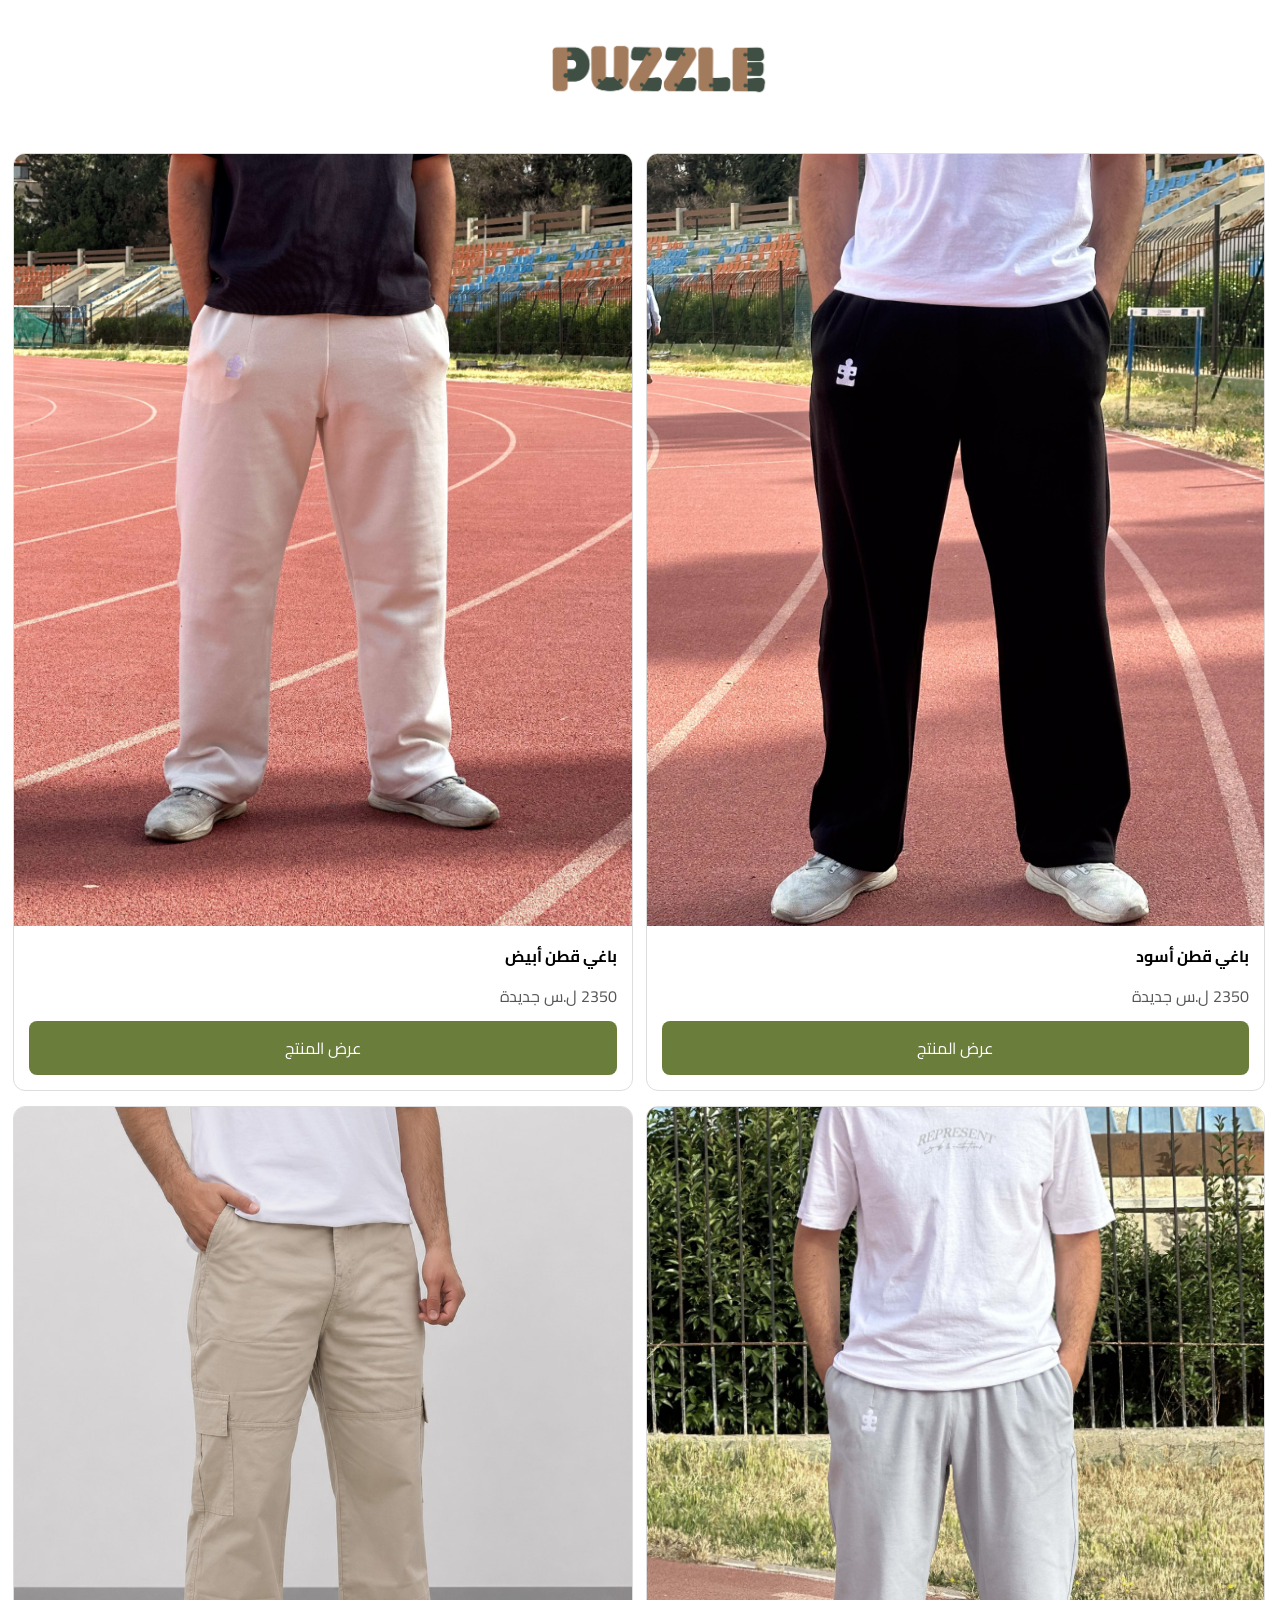
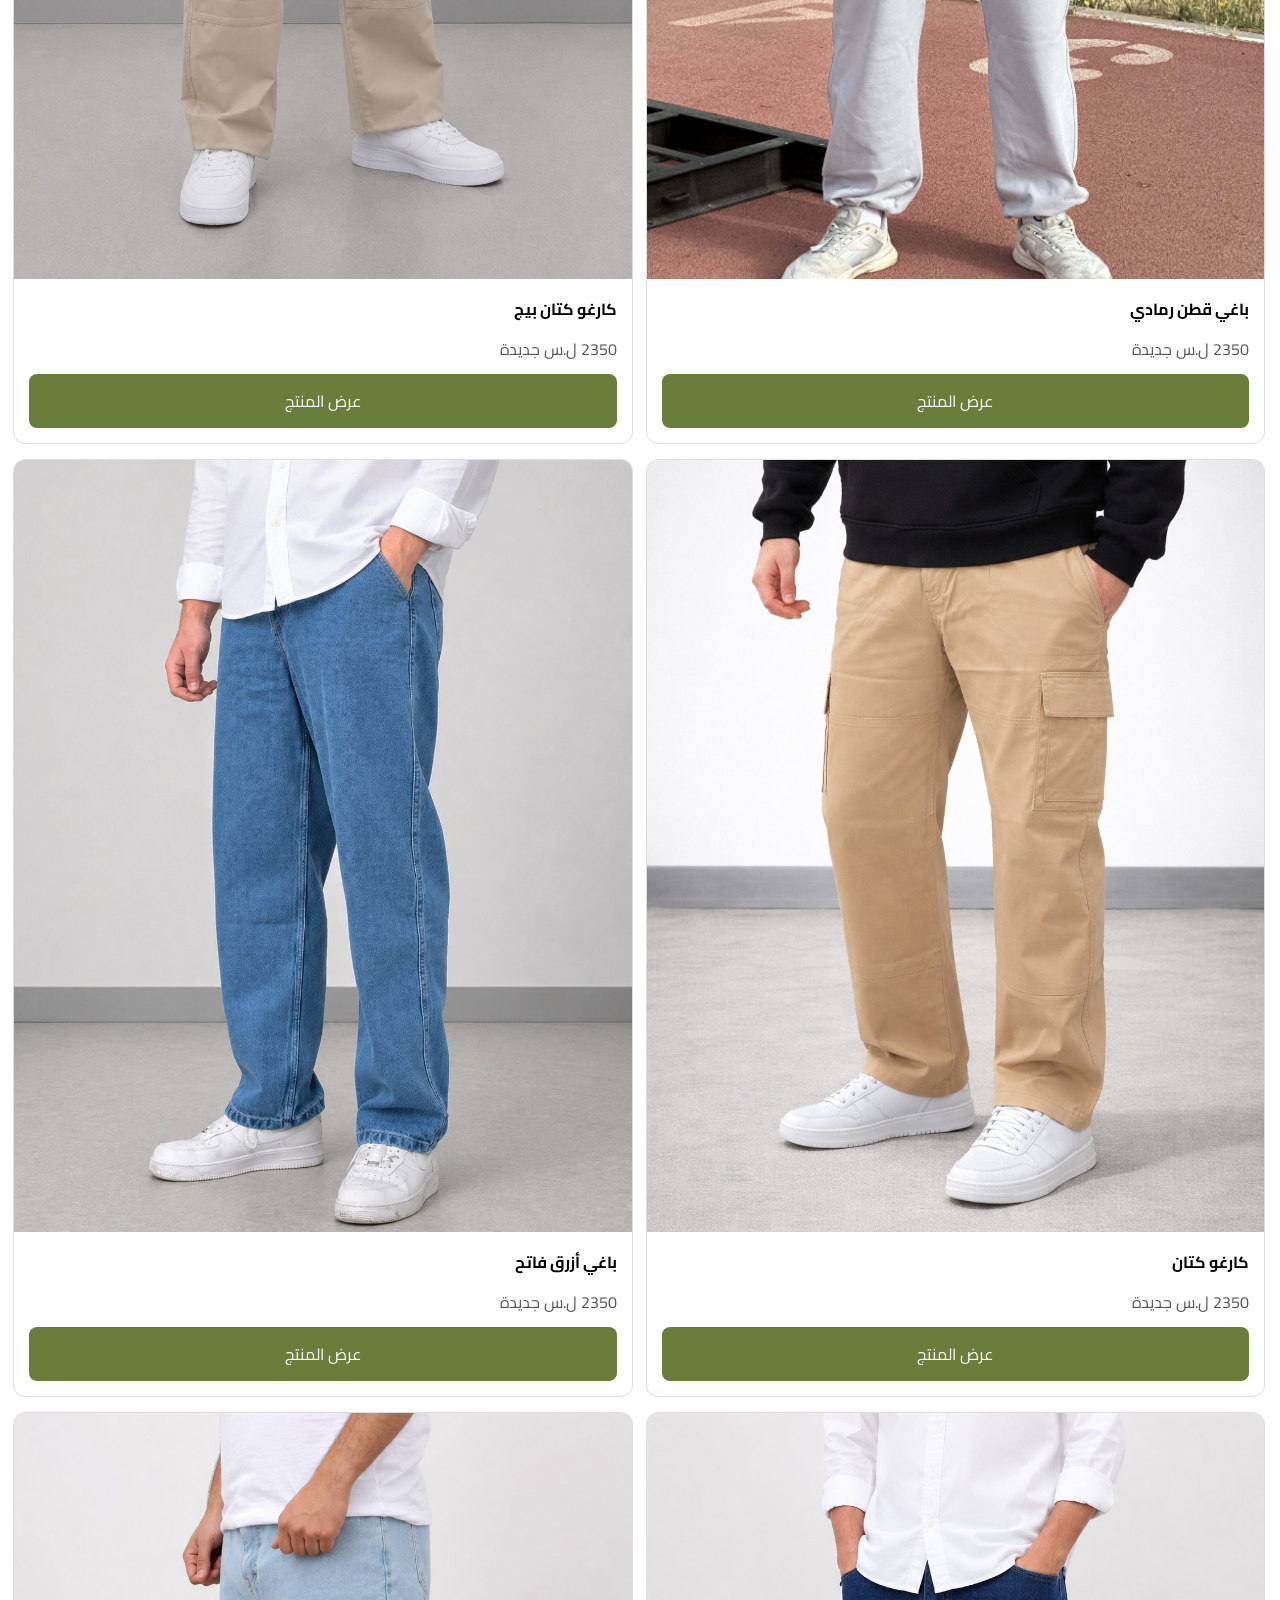
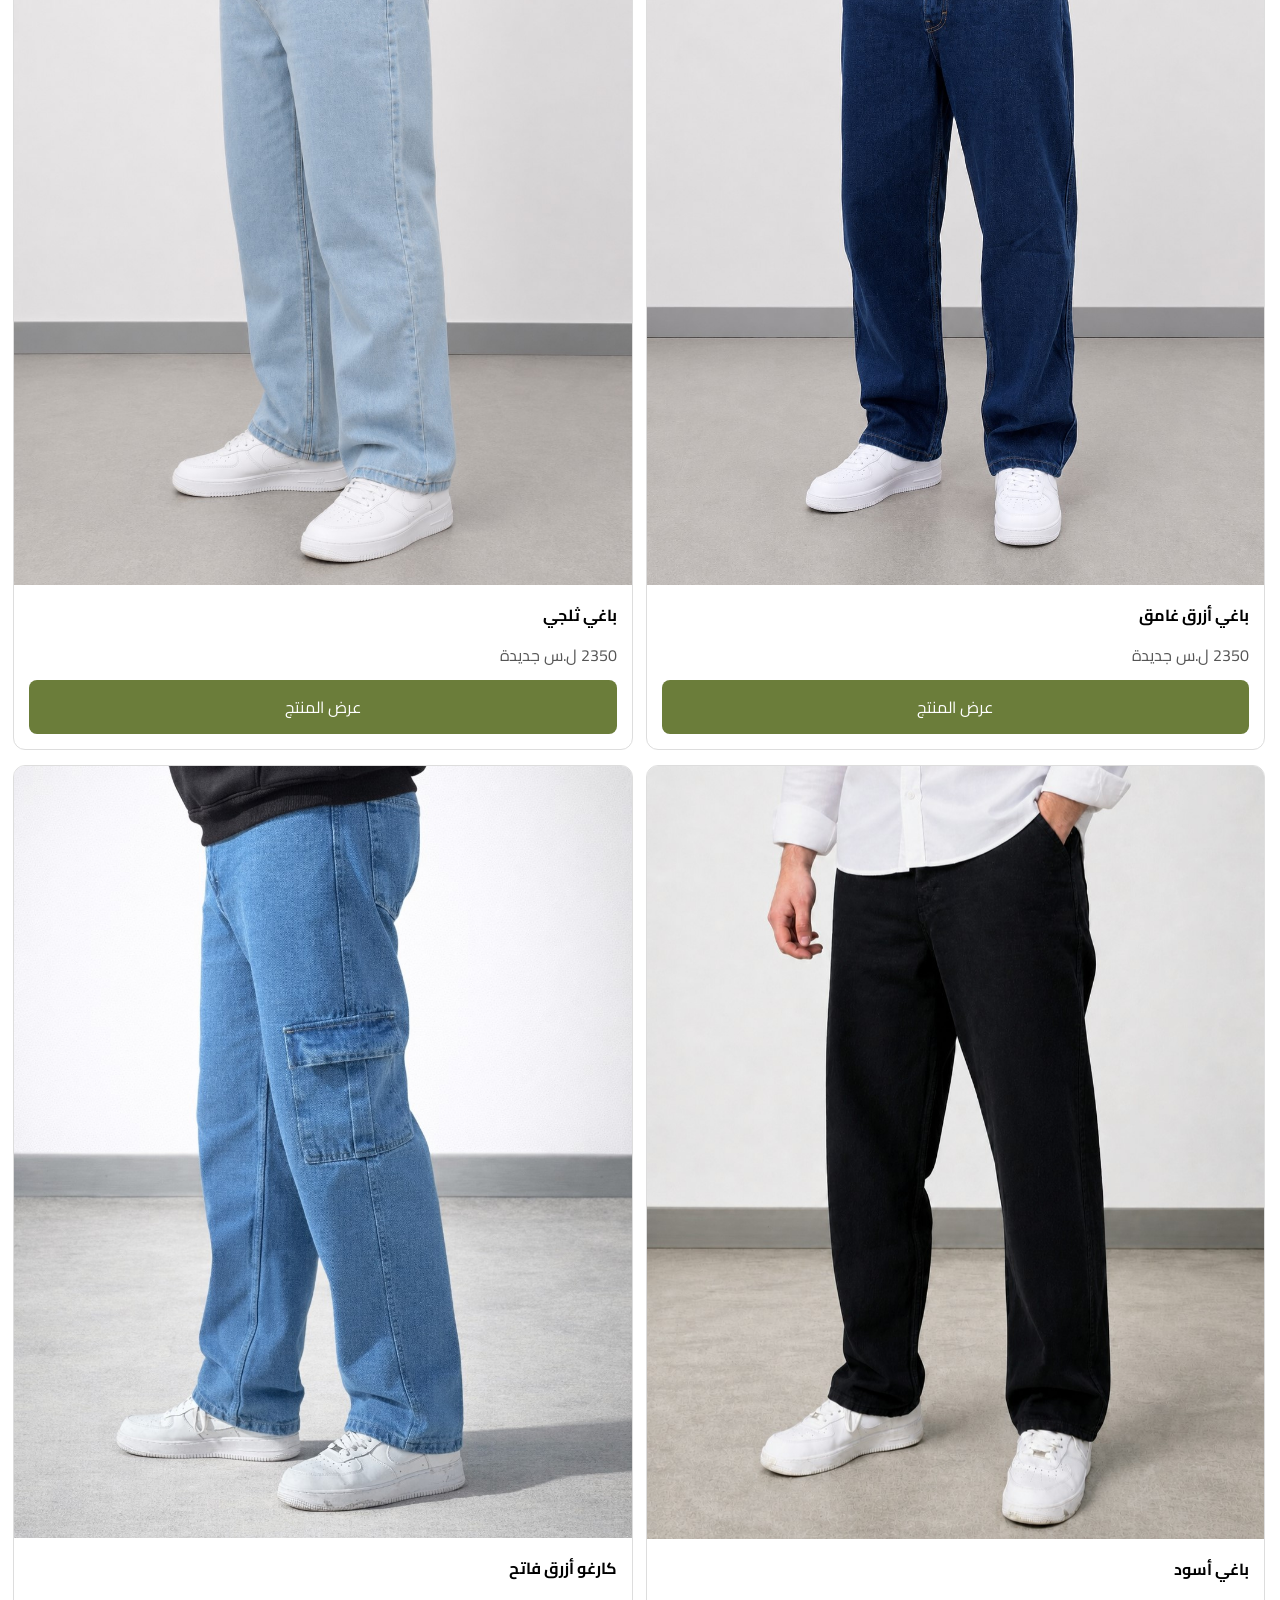
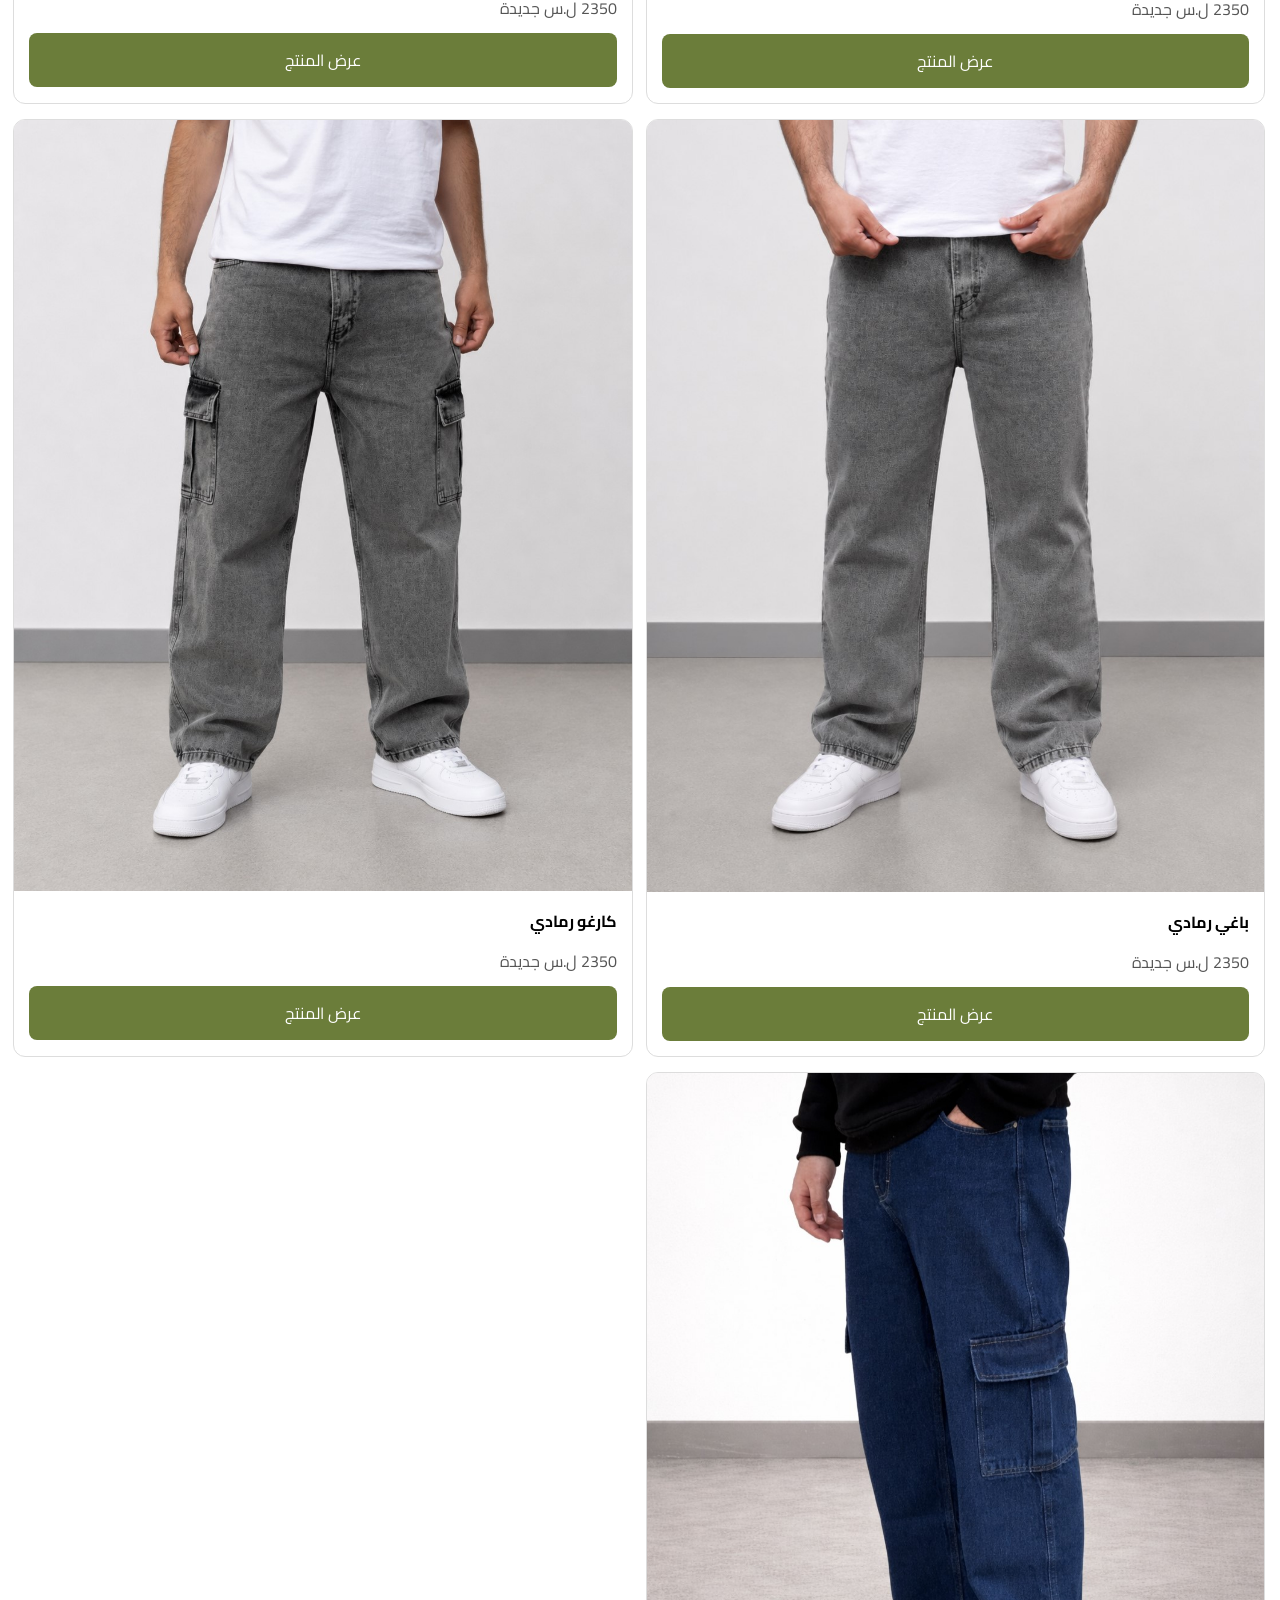
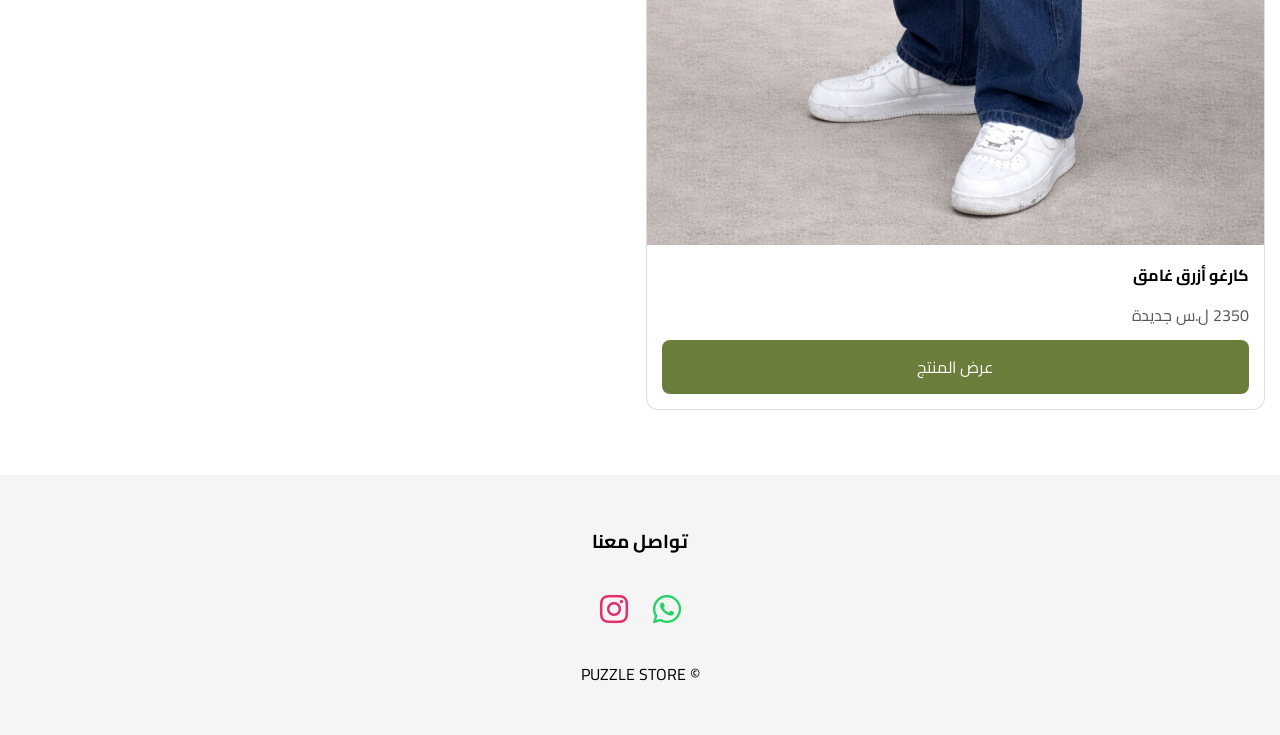
==== index.html @ 0a195b0f "update store" ====
<!DOCTYPE html>
<html lang="ar" dir="rtl">
<head>
    <link
rel="icon"
type="image/png"
href="Images/favicon.png">

<meta property="og:title" content="PUZZLE STORE">

<meta property="og:description"
content="متجر PUZZLE للألبسة الرجالية">

<meta property="og:image"
content="https://puzzle-store.netlify.app/Images/logo.png">
<meta charset="UTF-8">
<meta name="viewport" content="width=device-width, initial-scale=1.0">

<title>PUZZLE</title>

<link rel="preconnect" href="https://fonts.googleapis.com">
<link rel="preconnect" href="https://fonts.gstatic.com" crossorigin>

<link href="https://fonts.googleapis.com/css2?family=Cairo:wght@300;400;600;700&display=swap" rel="stylesheet">

<link rel="stylesheet" href="style.css">

<link rel="stylesheet"
href="https://cdnjs.cloudflare.com/ajax/libs/font-awesome/6.5.1/css/all.min.css">

</head>

<body>

<header>
    <img
    src="Images/logo.png"
    alt="PUZZLE"
    class="site-logo">
</header>

<main>

    <div id="products-grid"></div>

</main>

<script src="products.js"></script>
<script src="script.js"></script>
<footer class="site-footer">

    <h3>تواصل معنا</h3>

    <div class="footer-links">

        <a href="https://wa.me/963939378651"
           target="_blank">

            <i class="fa-brands fa-whatsapp"></i>

        </a>

        <a href="https://instagram.com/puzzle.sy"
           target="_blank">

            <i class="fa-brands fa-instagram"></i>

        </a>

    </div>

    <p>
        © PUZZLE STORE
    </p>

</footer>
</body>
</html>
---- style.css ----
body{
    font-family:'Cairo',sans-serif;
    background:#ffffff;
    margin:0;
    padding:0;
}

header{
    text-align:center;
    padding:25px;
}

header h1{
    margin:0;
    font-size:40px;
}

#products-grid {
    display: grid;
    grid-template-columns: repeat(2, 1fr);
    gap: 15px;
    padding: 15px;
}

.product-card{
    border:1px solid #ddd;
    width: 100%;
    border-radius:12px;
    overflow:hidden;
    background:white;
}

.product-card img{
    width:100%;
    height:auto;
    display:block;
}

.product-info{
    padding:15px;
}

.product-name{
    font-size:16px;
    font-weight:bold;
}

.product-price{
    color:#555;
    margin:10px 0;
}

.view-btn{
    display:block;
    text-align:center;
    background:#6b7d3a;
    color:white;
    text-decoration:none;
    padding:12px;
    border-radius:8px;
}
.product-page{
    max-width:900px;
    margin:auto;
    padding:20px;
}

.back-btn{
    text-decoration:none;
    color:#6b7d3a;
    font-weight:bold;
}

.main-image {
    width: 100%;
    max-width: 500px;

    aspect-ratio: 4 / 5;

    object-fit: cover;

    border-radius: 1px;
}

.gallery{
    display:flex;
    gap:10px;
    margin-top:15px;
    overflow-x:auto;
}

.gallery img {
    width: 80px;

    aspect-ratio: 4 / 5;

    object-fit: cover;

    border-radius: 8px;

    cursor: pointer;
}

.size-guide{
    width:100%;
    max-width:500px;
    display:block;
    margin:auto;
}

.size-note{
    text-align:center;
}

.size-table{
    width:100%;
    border-collapse:collapse;
    margin-top:20px;
}

.size-table th,
.size-table td{
    border:1px solid #ddd;
    padding:10px;
    text-align:center;
}

.order-btn{
    background:#6b7d3a;
    color:white;
    border:none;
    padding:15px 25px;
    border-radius:10px;
    cursor:pointer;
    width:100%;
    margin-top:20px;
    font-size:18px;
}
.active-size{
    background:#1f3d12;
    color:white;
    transform:scale(1.05);
}
#size--message{
    margin-top:10px;
    color:#c62828;
    font-weight:bold;
    text-align:center;
}
#size-message{
    margin-top:15px;
    padding:10px;
    background:#eaf4e2;
    color:#2f4f1f;
    border-radius:8px;
    font-weight:bold;
    display:none;
}
#order-form-container{
    margin-top:25px;
    padding:20px;
    border:1px solid #ddd;
    border-radius:12px;
}

#order-form-container input,
#order-form-container select{

    width:100%;
    padding:12px;
    margin-bottom:12px;

    border:1px solid #ccc;
    border-radius:8px;

    font-family:Cairo;
}

#submit-order{

    width:100%;
    padding:14px;

    border:none;

    background:#6b7d3a;
    color:white;

    border-radius:8px;

    cursor:pointer;
}
.shipping-info{
    margin-top:20px;
    padding:18px;
    background:#f8f8f8;
    border-radius:10px;
    line-height:1.9;
    font-size:15px;
}

.shipping-info h4{
    margin-bottom:10px;
}
#selected-product-info{
    background: #f7f8f2;
    border: 2px solid #6b7d3a;
    color: #1f3d12;
    padding: 15px;
    margin: 15px 0 20px;
    border-radius: 10px;
    text-align: center;
    font-size: 20px;
    font-weight: 700;
}
#customer-notes{
    width:100%;
    min-height:120px;
    padding:12px;
    margin-top:15px;
    border:1px solid #ddd;
    border-radius:10px;
    font-family:'Cairo',sans-serif;
    resize:vertical;
    box-sizing:border-box;
}
.advance-payment{
    margin-top:25px;
    padding:20px;
    background:#f8f8f8;
    border-radius:12px;
    text-align:center;
}

.wallet-number{
    background:#fff;
    border:2px dashed #6b7d3a;
    padding:12px;
    margin:15px 0;
    word-break:break-all;
    font-weight:bold;
}

.qr-image{
    width:220px;
    max-width:100%;
    display:block;
    margin:20px auto;
}

.whatsapp-btn{
    display:block;
    width:100%;
    background:#25D366;
    color:white;
    text-decoration:none;
    padding:15px;
    border-radius:10px;
    font-weight:bold;
    margin-top:15px;
}
.success-modal {

    display: none;

    position: fixed;

    top: 0;
    right: 0;

    width: 100%;
    height: 100%;

    background: rgba(0,0,0,0.6);

    z-index: 9999;

    justify-content: center;
    align-items: center;
}

.success-box {

    background: white;

    width: 90%;
    max-width: 400px;

    padding: 30px;

    border-radius: 15px;

    text-align: center;
}

.success-box h2 {

    color: #2e7d32;

    margin-bottom: 15px;
}

.success-box button {

    margin-top: 20px;

    padding: 10px 25px;

    border: none;

    border-radius: 8px;

    cursor: pointer;

    background: #2e7d32;

    color: white;
}
.loading-modal{

    display:none;

    position:fixed;

    top:0;
    right:0;

    width:100%;
    height:100%;

    background:rgba(0,0,0,.6);

    z-index:10000;

    justify-content:center;
    align-items:center;
}

.loading-box{

    background:white;

    padding:30px;

    border-radius:15px;

    text-align:center;
}

.loader{

    width:50px;
    height:50px;

    border:5px solid #ddd;

    border-top:5px solid #6b7d3a;

    border-radius:50%;

    animation:spin 1s linear infinite;

    margin:0 auto 15px;
}

@keyframes spin{

    from{
        transform:rotate(0deg);
    }

    to{
        transform:rotate(360deg);
    }
}
.form-message{
    display:none;
    margin:15px 0;
    padding:12px;
    border-radius:10px;
    text-align:center;
    font-weight:bold;
}

.form-message.error{
    display:block;
    background:#ffe5e5;
    color:#c62828;
}

.form-message.success{
    display:block;
    background:#e8f5e9;
    color:#2e7d32;
}
.site-logo {
    max-width: 300px;
    height: auto;
    display: block;
    margin: 0 auto;
}
.site-footer {
    margin-top: 50px;
    padding: 30px 20px;
    text-align: center;
    background: #f5f5f5;
}

.footer-links {
    display: flex;
    justify-content: center;
    gap: 15px;
    margin: 15px 0;
}

.footer-links a {
    text-decoration: none;
    color: #1f3d12;
    font-weight: bold;
}
.footer-links {
    display: flex;
    justify-content: center;
    gap: 25px;
    margin: 20px 0;
}

.footer-links a {
    font-size: 32px;
    color: #1f3d12;
    transition: 0.3s;
}

.footer-links a:hover {
    transform: scale(1.15);
}
.fa-whatsapp {
    color: #25D366;
}

.fa-instagram {
    color: #E1306C;
}
#product-description{
    white-space: pre-line;
}
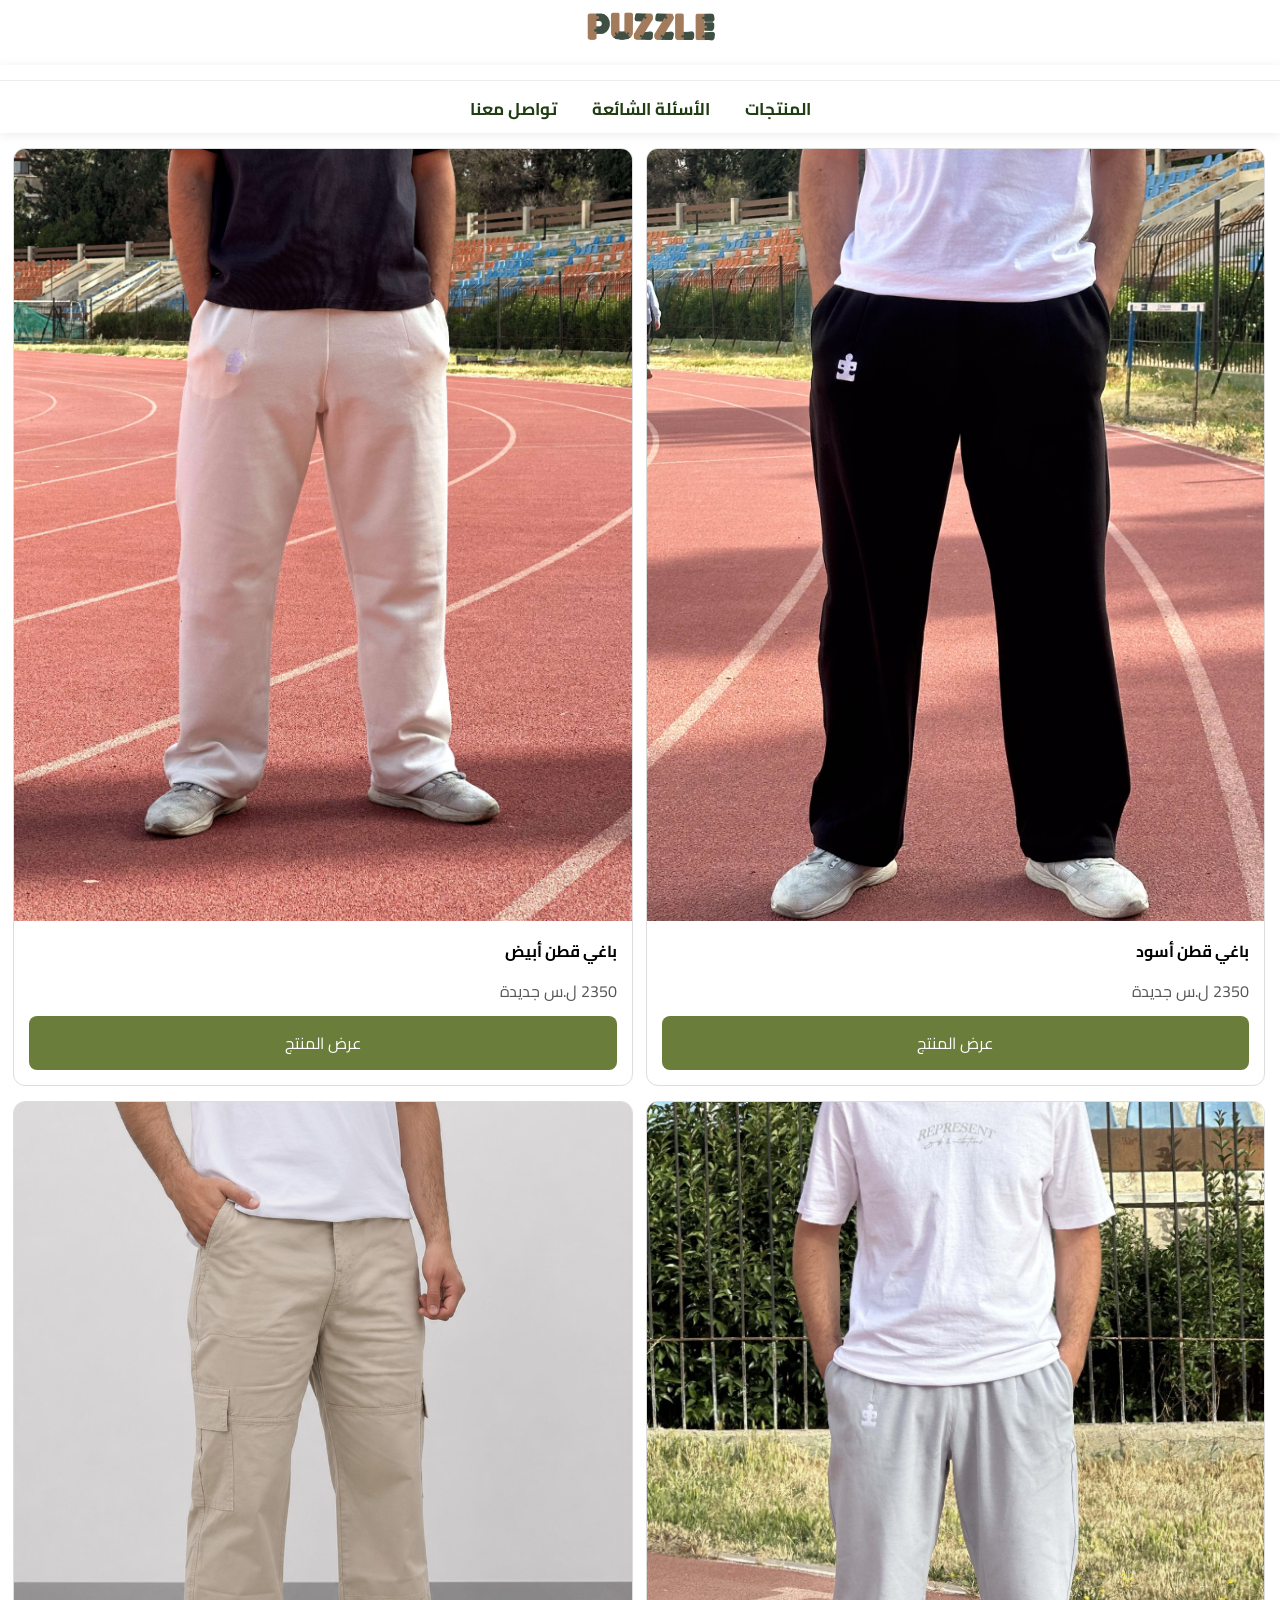
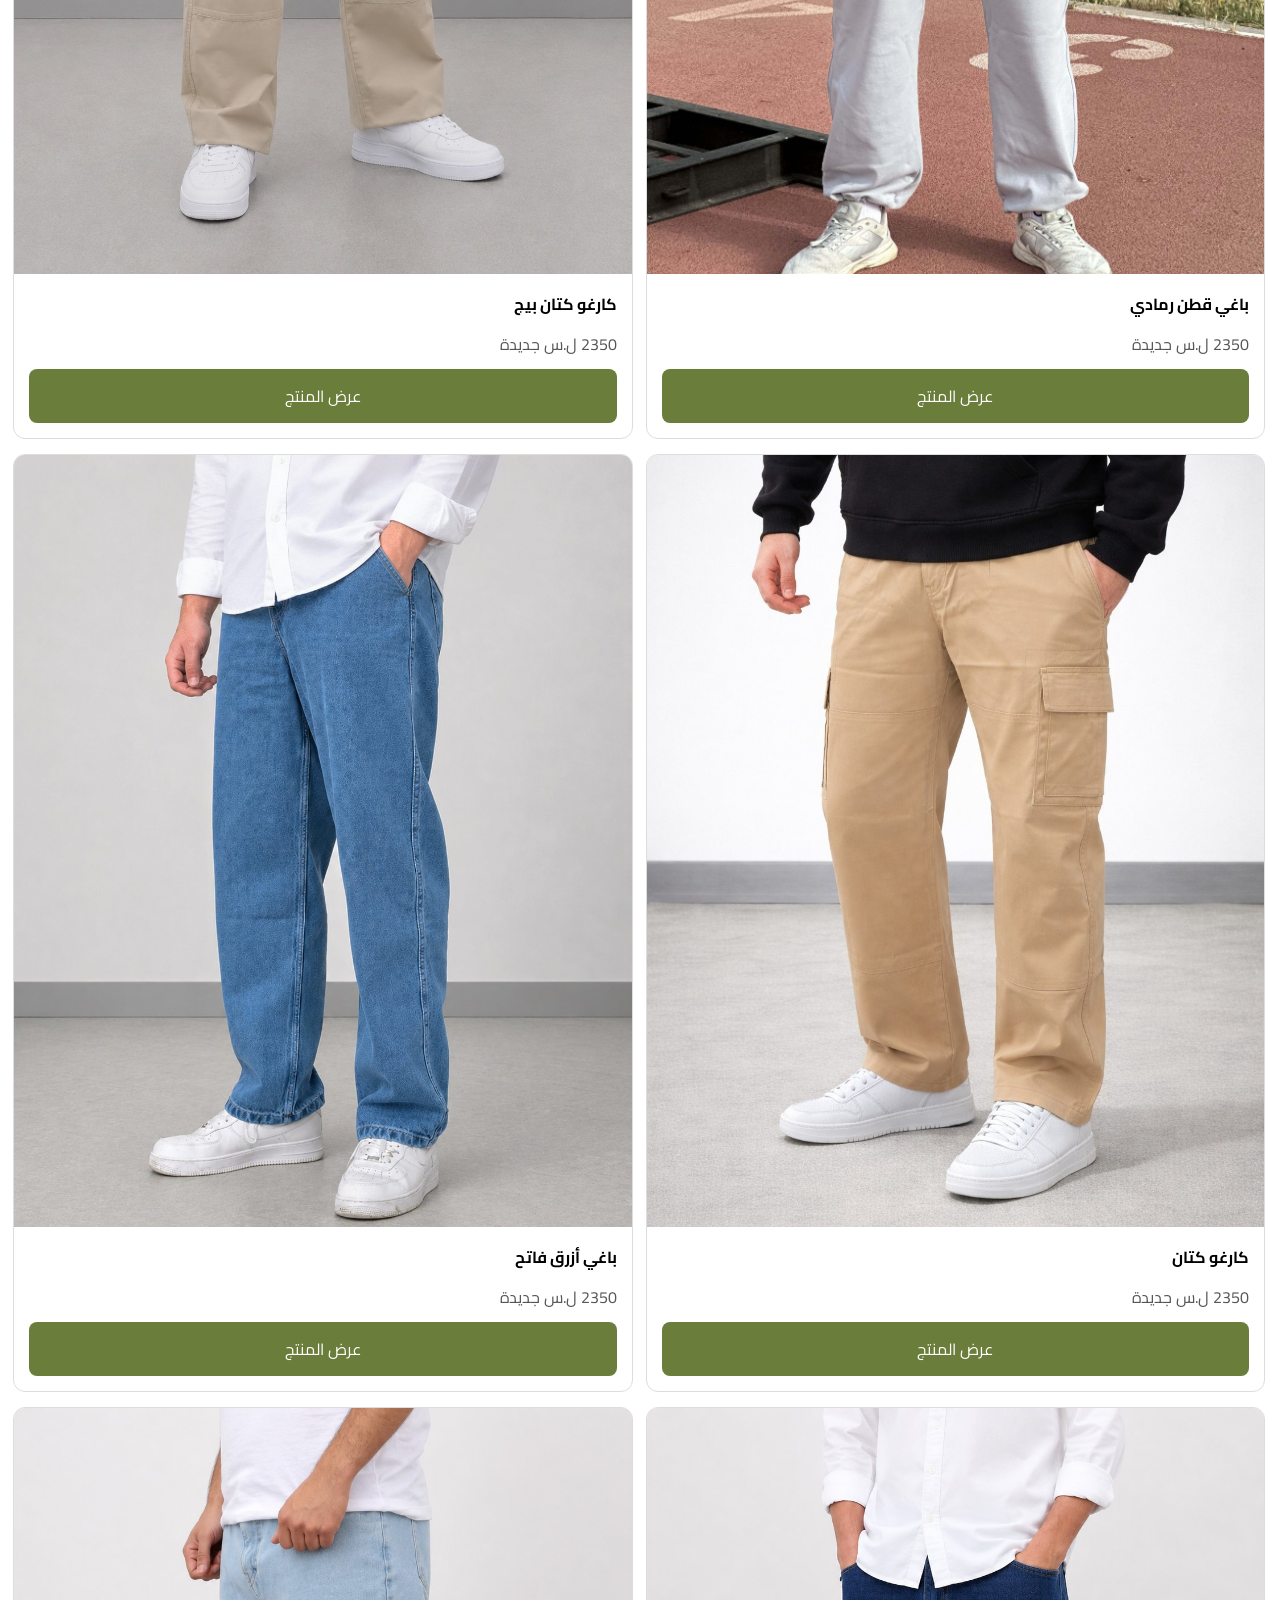
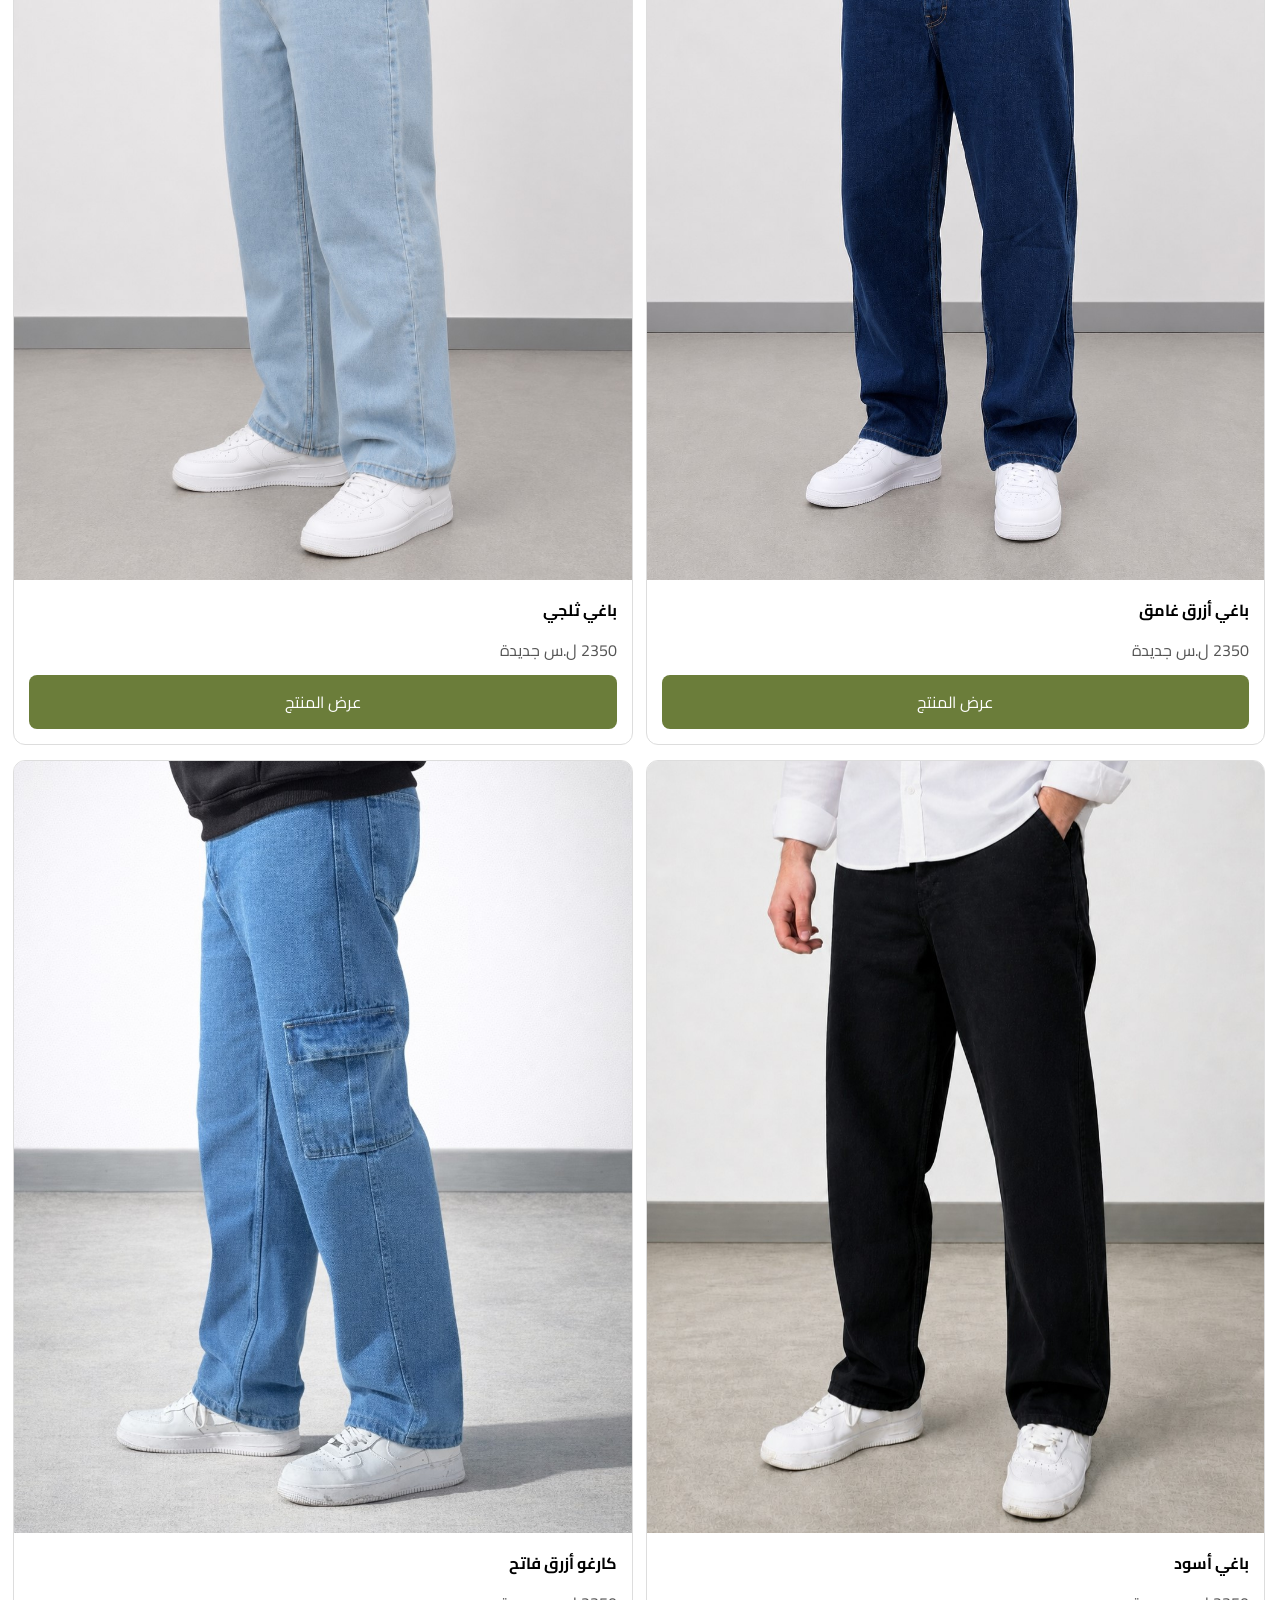
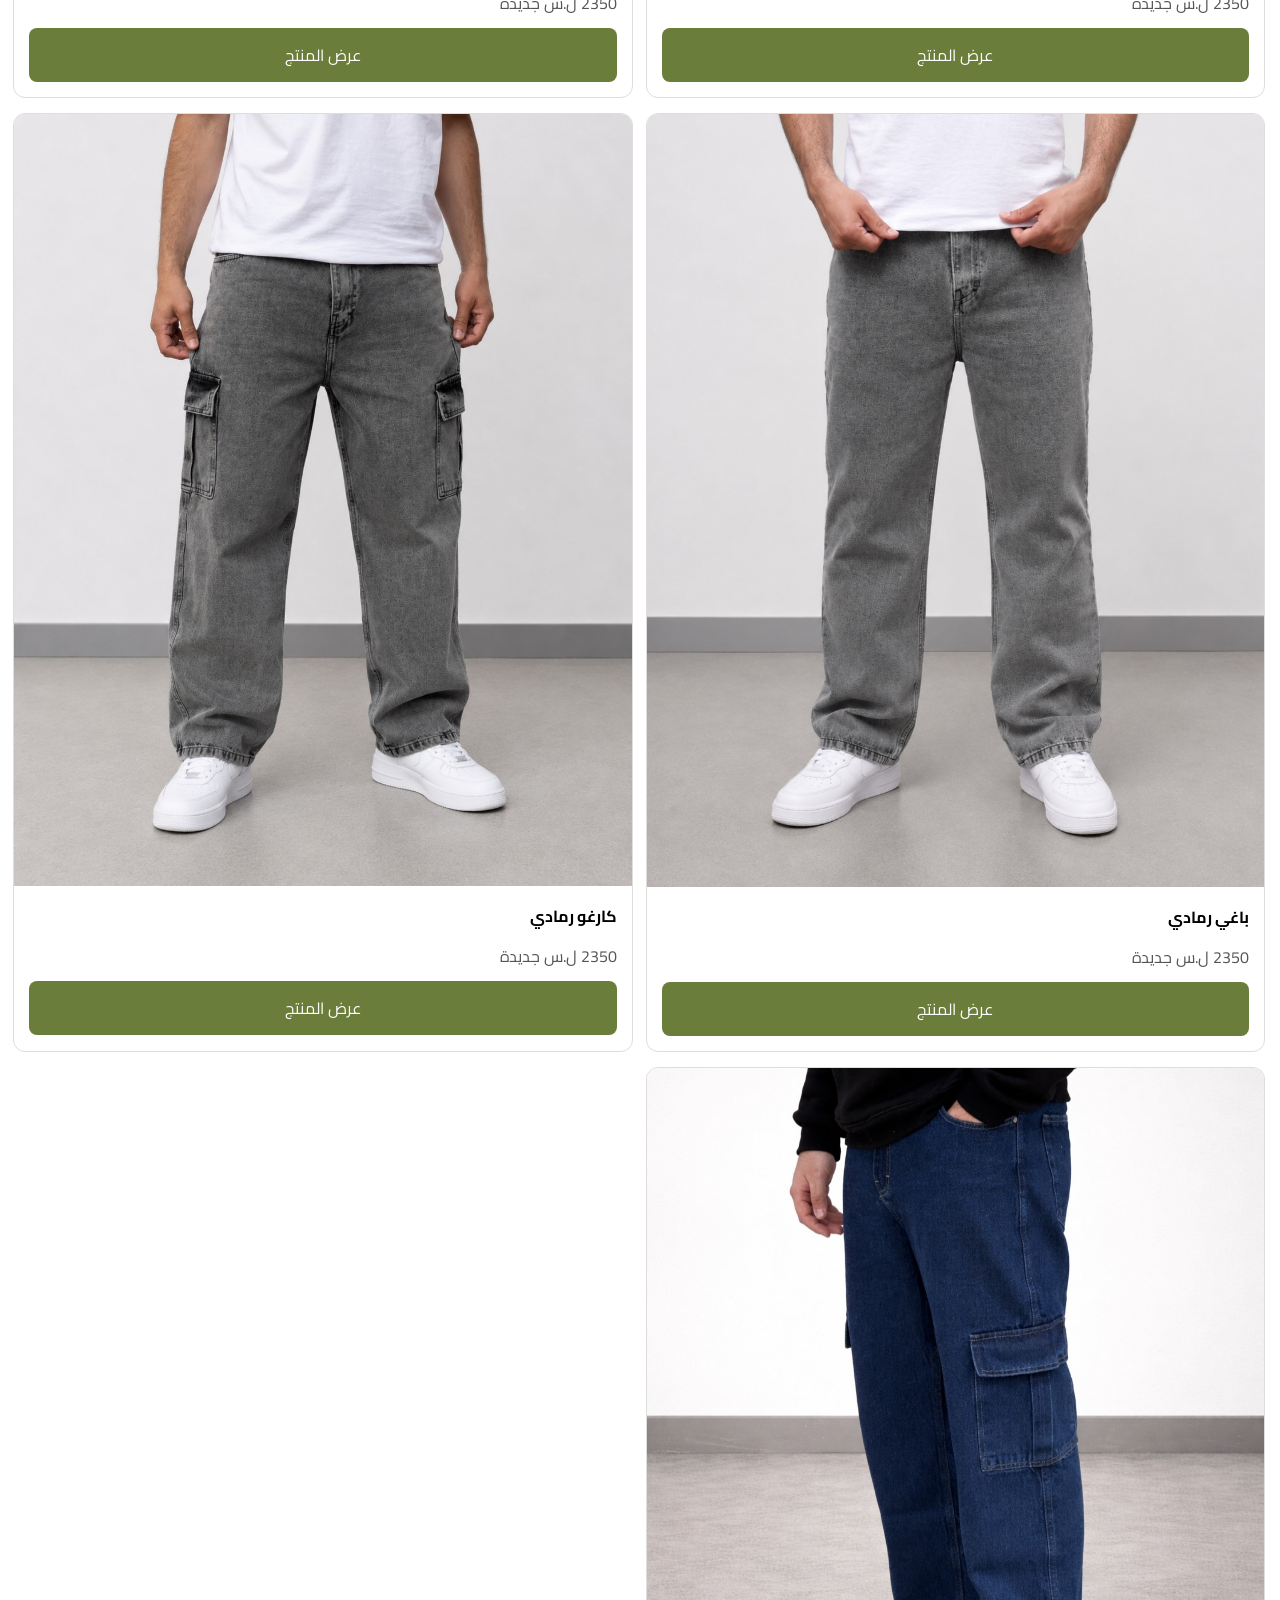
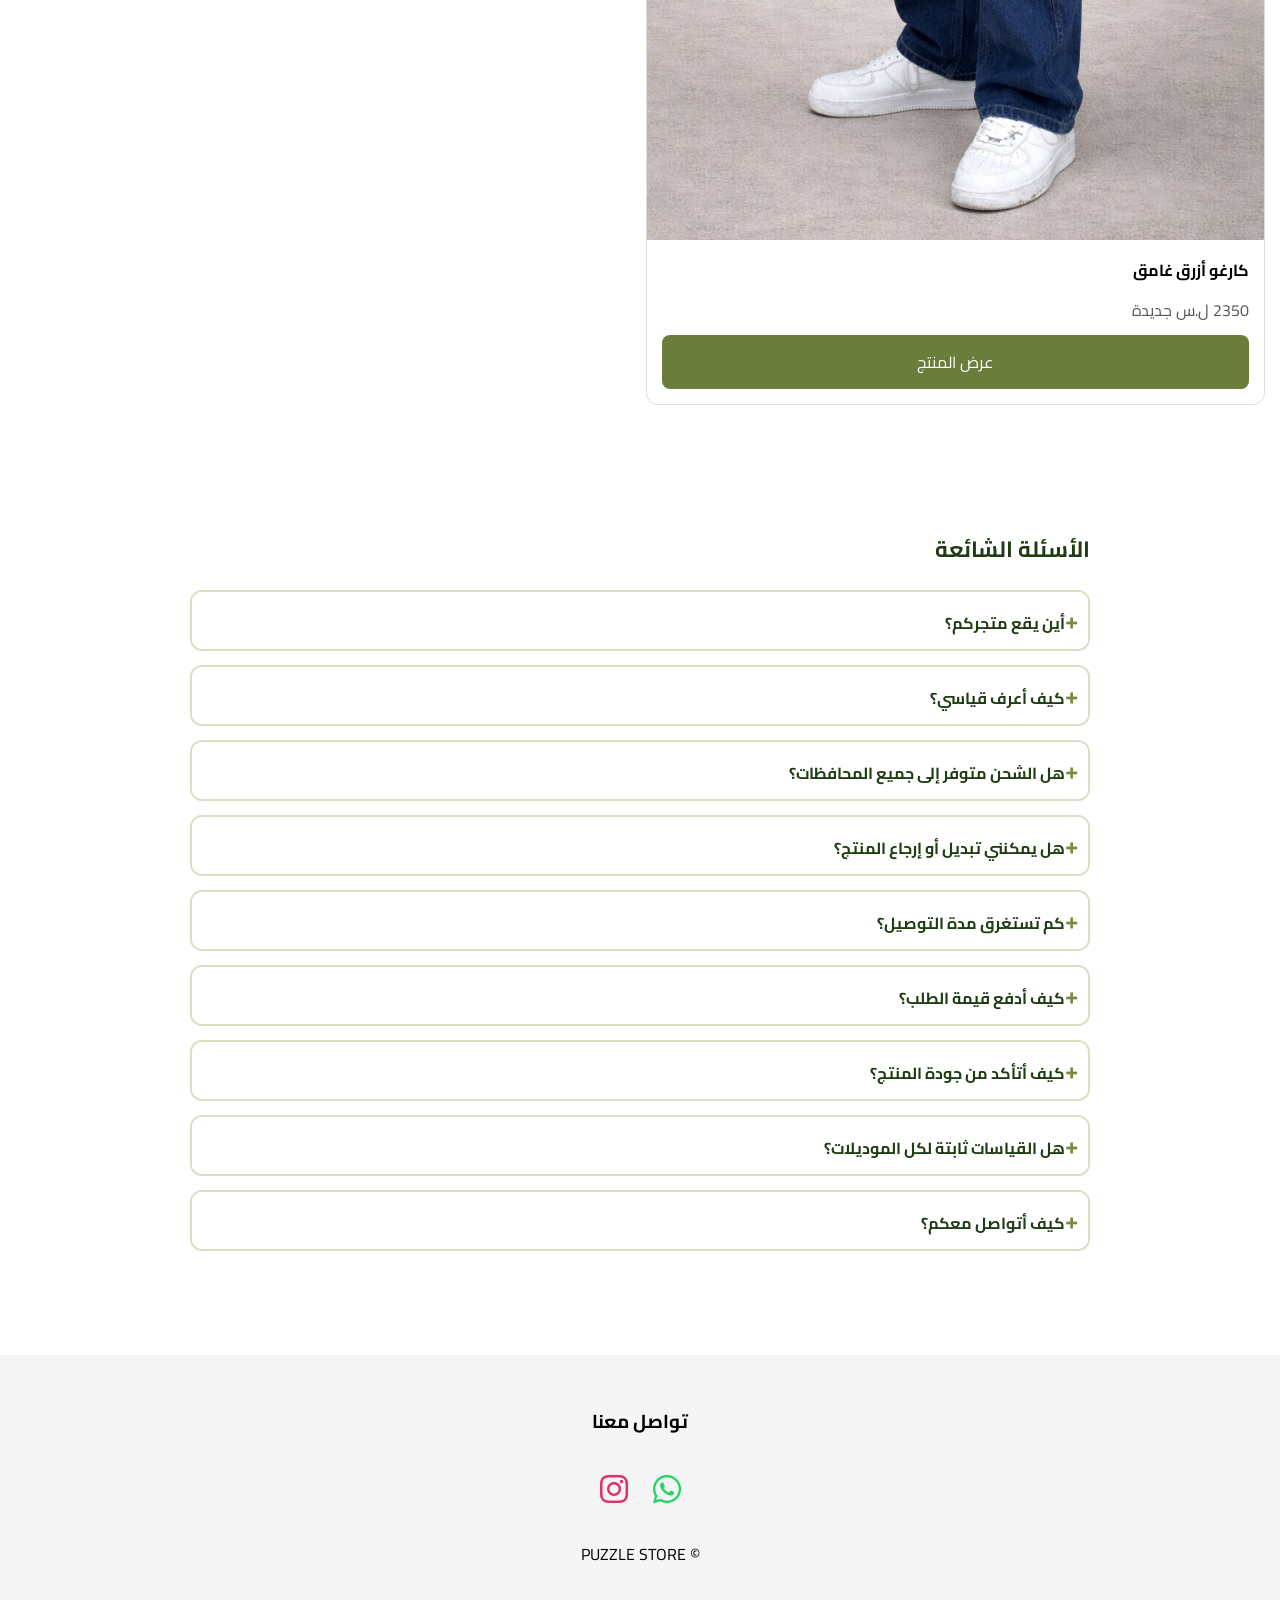
==== commit 00316e3e: "Update website" ====
--- a/index.html
+++ b/index.html
@@ -12,7 +12,7 @@
 content="متجر PUZZLE للألبسة الرجالية">
 
 <meta property="og:image"
-content="https://puzzle-store.netlify.app/Images/logo.png">
+content="https://puzzlestore.vercel.app/Images/logo.png">
 <meta charset="UTF-8">
 <meta name="viewport" content="width=device-width, initial-scale=1.0">
 
@@ -31,12 +31,27 @@
 </head>
 
 <body>
+<img
+        src="Images/logo.png"
+        alt="PUZZLE"
+        class="site-logo">
+<header>
+        <nav class="navbar">
 
-<header>
-    <img
-    src="Images/logo.png"
-    alt="PUZZLE"
-    class="site-logo">
+        <a href="#products-grid">
+            المنتجات
+        </a>
+
+        <a href="#faq">
+            الأسئلة الشائعة
+        </a>
+
+        <a href="#footer">
+            تواصل معنا
+        </a>
+
+    </nav>
+
 </header>
 
 <main>
@@ -45,9 +60,111 @@
 
 </main>
 
-<script src="products.js"></script>
-<script src="script.js"></script>
-<footer class="site-footer">
+<section id="faq" class="faq-section">
+
+    <h2>الأسئلة الشائعة</h2>
+
+    <div class="faq-item">
+        <button class="faq-question">أين يقع متجركم؟</button>
+        <div class="faq-answer">
+            <p>نحن متجر أونلاين فقط، ولا يوجد لدينا محل للزيارة.</p>
+            <p>نوفر خدمة التوصيل داخل دمشق، والشحن إلى جميع المحافظات.</p>
+        </div>
+    </div>
+
+    <div class="faq-item">
+        <button class="faq-question">كيف أعرف قياسي؟</button>
+        <div class="faq-answer">
+            <p>تحت كل منتج ستجد جدول القياسات بالسنتيمتر (سم).</p>
+            <p>قارن القياسات مع بنطال يناسبك باتباع الأسهم الموضحة في صورة القياسات.</p>
+            <p>ستجد أيضاً الوزن التقريبي المناسب لكل قياس لمساعدتك على اختيار المقاس الأنسب.</p>
+        </div>
+    </div>
+
+    <div class="faq-item">
+        <button class="faq-question">هل الشحن متوفر إلى جميع المحافظات؟</button>
+        <div class="faq-answer">
+            <p>نعم، نوفر الشحن إلى جميع المحافظات.</p>
+
+            <p>• دير الزور: شركة الدرويش.</p>
+            <p>• القامشلي: شركة هفال.</p>
+            <p>• ريف حلب: شركة المفتي.</p>
+            <p>• القنيطرة: شركة كرم.</p>
+            <p>• إدلب: شركة مسارات.</p>
+
+            <p>إذا كانت محافظتك غير مذكورة أو أردت التأكد من توفر الشحن، تواصل معنا.</p>
+        </div>
+    </div>
+
+    <div class="faq-item">
+        <button class="faq-question">هل يمكنني تبديل أو إرجاع المنتج؟</button>
+        <div class="faq-answer">
+
+            <strong>داخل دمشق</strong>
+
+            <p>يمكنك تجربة البنطال قبل الاستلام، وإذا لم يناسبك القياس يمكنك إرجاعه مباشرة مع المندوب.</p>
+
+            <p>إذا كنت متردداً بين قياسين فاكتب ذلك في خانة الملاحظات وسنرسل القياسين.</p>
+
+            <br>
+
+            <strong>المحافظات</strong>
+
+            <p>لا تتوفر خدمة التبديل أو الإرجاع، لذلك ننصح بالاعتماد على جدول القياسات والوزن التقريبي.</p>
+
+        </div>
+    </div>
+
+    <div class="faq-item">
+        <button class="faq-question">كم تستغرق مدة التوصيل؟</button>
+        <div class="faq-answer">
+
+            <p>داخل دمشق: 24–48 ساعة.</p>
+
+            <p>إلى المحافظات: تختلف حسب شركة الشحن والمحافظة.</p>
+
+        </div>
+    </div>
+
+    <div class="faq-item">
+        <button class="faq-question">كيف أدفع قيمة الطلب؟</button>
+        <div class="faq-answer">
+
+            <p>الدفع عند الاستلام.</p>
+
+        </div>
+    </div>
+
+    <div class="faq-item">
+        <button class="faq-question">كيف أتأكد من جودة المنتج؟</button>
+        <div class="faq-answer">
+
+            <p>جميع الصور المعروضة هي صور حقيقية للمنتج، ونحرص على تقديم وصف دقيق لكل قطعة من حيث القماش والقياسات.</p>
+
+        </div>
+    </div>
+
+    <div class="faq-item">
+        <button class="faq-question">هل القياسات ثابتة لكل الموديلات؟</button>
+        <div class="faq-answer">
+
+            <p>قد تختلف القياسات بشكل بسيط بين موديل وآخر، لذلك ننصح دائماً بالاعتماد على جدول القياسات الخاص بكل منتج.</p>
+
+        </div>
+    </div>
+
+    <div class="faq-item">
+        <button class="faq-question">كيف أتواصل معكم؟</button>
+        <div class="faq-answer">
+
+            <p>يمكنك التواصل معنا عبر واتساب أو صفحاتنا على وسائل التواصل الاجتماعي، وسنرد عليك بأسرع وقت.</p>
+
+        </div>
+    </div>
+
+</section>
+
+<footer id="footer" class="site-footer">
 
     <h3>تواصل معنا</h3>
 
@@ -74,5 +191,9 @@
     </p>
 
 </footer>
+
+<script src="products.js"></script>
+<script src="script.js"></script>
+
 </body>
 </html>
--- a/style.css
+++ b/style.css
@@ -6,15 +6,59 @@
 }
 
 header{
-    text-align:center;
-    padding:25px;
-}
-
+
+    position: sticky;
+    top: 0;
+    z-index: 1000;
+
+    background: white;
+
+    text-align: center;
+
+    padding: 15px 0 8px;
+
+    box-shadow: 0 2px 10px rgba(0,0,0,.08);
+
+}
 header h1{
     margin:0;
     font-size:40px;
 }
-
+.navbar{
+
+    display: flex;
+
+    justify-content: center;
+
+    gap: 35px;
+
+    border-top: 1px solid #ececec;
+
+    padding-top: 12px;
+
+}
+
+.navbar a{
+
+    text-decoration: none;
+
+    color: #1f3d12;
+
+    font-family: 'Cairo', sans-serif;
+
+    font-size: 17px;
+
+    font-weight: 700;
+
+    transition: .25s;
+
+}
+
+.navbar a:hover{
+
+    color: #768b3f;
+
+}
 #products-grid {
     display: grid;
     grid-template-columns: repeat(2, 1fr);
@@ -135,6 +179,8 @@
     width:100%;
     margin-top:20px;
     font-size:18px;
+    font-family:'Cairo',sans-serif;
+
 }
 .active-size{
     background:#1f3d12;
@@ -163,10 +209,9 @@
     border-radius:12px;
 }
 
-#order-form-container input,
-#order-form-container select{
-
-    width:100%;
+#order-form-container input{
+
+    width:96%;
     padding:12px;
     margin-bottom:12px;
 
@@ -175,6 +220,17 @@
 
     font-family:Cairo;
 }
+#order-form-container select{
+
+    width:100%;
+    padding:12px;
+    margin-bottom:12px;
+
+    border:1px solid #ccc;
+    border-radius:8px;
+
+    font-family:Cairo;
+}
 
 #submit-order{
 
@@ -187,7 +243,8 @@
     color:white;
 
     border-radius:8px;
-
+    font-size: 18px;
+    font-family: Cairo, sans-serif;
     cursor:pointer;
 }
 .shipping-info{
@@ -206,7 +263,7 @@
     background: #f7f8f2;
     border: 2px solid #6b7d3a;
     color: #1f3d12;
-    padding: 15px;
+    padding: 3px;
     margin: 15px 0 20px;
     border-radius: 10px;
     text-align: center;
@@ -225,11 +282,12 @@
     box-sizing:border-box;
 }
 .advance-payment{
-    margin-top:25px;
-    padding:20px;
+    margin-top:10px;
+    padding:10px;
     background:#f8f8f8;
     border-radius:12px;
-    text-align:center;
+    text-align:right;
+    line-height: 1.4;
 }
 
 .wallet-number{
@@ -250,7 +308,7 @@
 
 .whatsapp-btn{
     display:block;
-    width:100%;
+    width:13%;
     background:#25D366;
     color:white;
     text-decoration:none;
@@ -393,11 +451,16 @@
     background:#e8f5e9;
     color:#2e7d32;
 }
-.site-logo {
-    max-width: 300px;
+.site-logo{
+
+    width: 180px;
+
     height: auto;
+
     display: block;
-    margin: 0 auto;
+
+    margin: 0 auto 12px;
+
 }
 .site-footer {
     margin-top: 50px;
@@ -443,4 +506,338 @@
 }
 #product-description{
     white-space: pre-line;
+}
+.add-product-box{
+
+    display:flex;
+    align-items:center;
+    justify-content:center;
+    gap:18px;
+
+    margin-bottom:20px;
+
+    height:40px;
+
+    border:3px dashed #6b7d3a;
+    border-radius:10px;
+
+    background:#ffffff;
+
+    cursor:pointer;
+
+    transition:0.2s;
+}
+
+.add-product-box:hover{
+
+    background:#f8faf3;
+}
+
+.add-product-text{
+
+    font-size:18px;
+    font-weight:600;
+    color:#6b7d3a;
+}
+
+.add-product-icon{
+
+    width:20px;
+    height:20px;
+
+    display:flex;
+    align-items:center;
+    justify-content:center;
+
+    border-radius:50%;
+
+    background:#6b7d3a;
+
+    color:white;
+
+    font-size:20px;
+    font-weight:bold;
+
+    line-height:1;
+}
+
+
+.product-cards-container{
+    display:none;
+    overflow-x:auto;
+    gap:12px;
+    padding:10px 0;
+    white-space:nowrap;
+}
+
+.product-card-mini{
+    display:inline-block;
+    width:110px;
+    border:1px solid #ddd;
+    border-radius:12px;
+    padding:10px;
+    text-align:center;
+    margin-left:8px;
+    cursor:pointer;
+    background:white;
+}
+
+.product-card-mini img{
+    width:100%;
+    height:120px;
+    object-fit:cover;
+    border-radius:8px;
+}
+
+.size-selector{
+    display:none;
+    margin:15px 0;
+}
+
+.size-btn{
+   margin: 5px;
+    padding: 8px 12px;
+    background: rgb(107, 125, 58);
+    color: white;
+    border-radius: 6px;
+    cursor: pointer;
+    border:none;
+}
+
+.selected-products-list{
+    margin-top:3px;
+}
+
+.selected-product-item{
+    display:flex;
+    justify-content:space-between;
+    align-items:center;
+    padding:12px;
+    border-radius:10px;
+    margin-bottom:3px;
+}
+.selected-product-card{
+
+    position:relative;
+    background: #f7f8f2;
+    border: 2px solid #6b7d3a;
+    color: #1f3d12;
+    width:100%;
+    box-sizing:border-box;
+    padding: 3px;
+    margin: 1px 0 1px;
+    border-radius: 10px;
+    text-align: center;
+    font-size: 20px;
+    font-weight: 700;
+}
+
+.selected-product-title{
+
+    font-weight:bold;
+
+    margin-bottom:10px;
+}
+
+.selected-product-name{
+
+    font-size:22px;
+
+    font-weight:700;
+}
+
+.selected-product-size{
+
+    margin-top:8px;
+
+    color:#6b7d3a;
+
+    font-weight:bold;
+}
+
+.remove-product{
+
+    position:absolute;
+
+    left:10px;
+
+    top:10px;
+
+    background:none;
+    border:none;
+
+    color:#1f3d12;
+
+    font-size:18px;
+    font-weight:bold;
+
+    padding:0;
+
+    cursor:pointer;
+
+    line-height:1;
+}
+
+.popup-product-card{
+    max-width:320px;
+    margin:15px auto;
+    padding:10px;
+    border:1px solid #ddd;
+    border-radius:12px;
+    background:#fff;
+    text-align:center;
+}
+
+.popup-product-image{
+    width:100%;
+    height:300px;
+    object-fit:cover;
+    border-radius:10px;
+}
+
+.popup-product-card h3{
+    margin:8px 0 3px;
+    font-size:28px;
+    font-weight:700;
+    line-height:1.2;
+}
+
+.popup-price{
+    margin:0 0 10px;
+    font-size:22px;
+    color:#000;
+}
+
+.popup-sizes{
+    display:flex;
+    justify-content:center;
+    gap:6px;
+    flex-wrap:wrap;
+}
+.faq-section{
+
+    max-width:900px;
+
+    margin:70px auto;
+
+    padding:20px;
+
+}
+
+.faq-section h2{
+
+    text-align:right;
+
+    font-size:22px;
+
+    color:#1f3d12;
+
+    margin-bottom:20px;
+
+}
+
+.faq-item{
+
+    border:2px solid #d8dfc3;
+
+    border-radius:12px;
+
+    margin-bottom:14px;
+
+    overflow:hidden;
+
+    background:white;
+
+    transition:.3s;
+
+}
+
+.faq-item:hover{
+
+    border-color:#768b3f;
+
+}
+
+.faq-question{
+
+    width:100%;
+
+    background:white;
+
+    border:none;
+
+    padding:6px 10px;
+
+    cursor:pointer;
+
+    text-align:right;
+
+    font-size:16px;
+
+    font-weight:bold;
+
+    font-family:'Cairo',sans-serif;
+
+    color:#1f3d12;
+
+    justify-content:space-between;
+
+    align-items:center;
+
+}
+
+.faq-question::before{
+
+    content:"+";
+
+    font-size:24px;
+
+    color:#768b3f;
+
+    font-weight:bold;
+
+    transition:.3s;
+
+}
+
+.faq-item.active .faq-question::before{
+
+    content:"−";
+
+}
+
+.faq-answer{
+
+    max-height:0;
+
+    overflow:hidden;
+
+    transition:max-height .35s ease;
+
+    background:#f9faf5;
+
+    text-align:right;
+
+}
+
+.faq-answer p{
+
+    margin:10px 0;
+
+    line-height:1.9;
+
+}
+
+.faq-answer strong{
+
+    color:#1f3d12;
+
+}
+
+.faq-item.active .faq-answer{
+
+    max-height:900px;
+
+    padding:20px 22px;
+
 }
